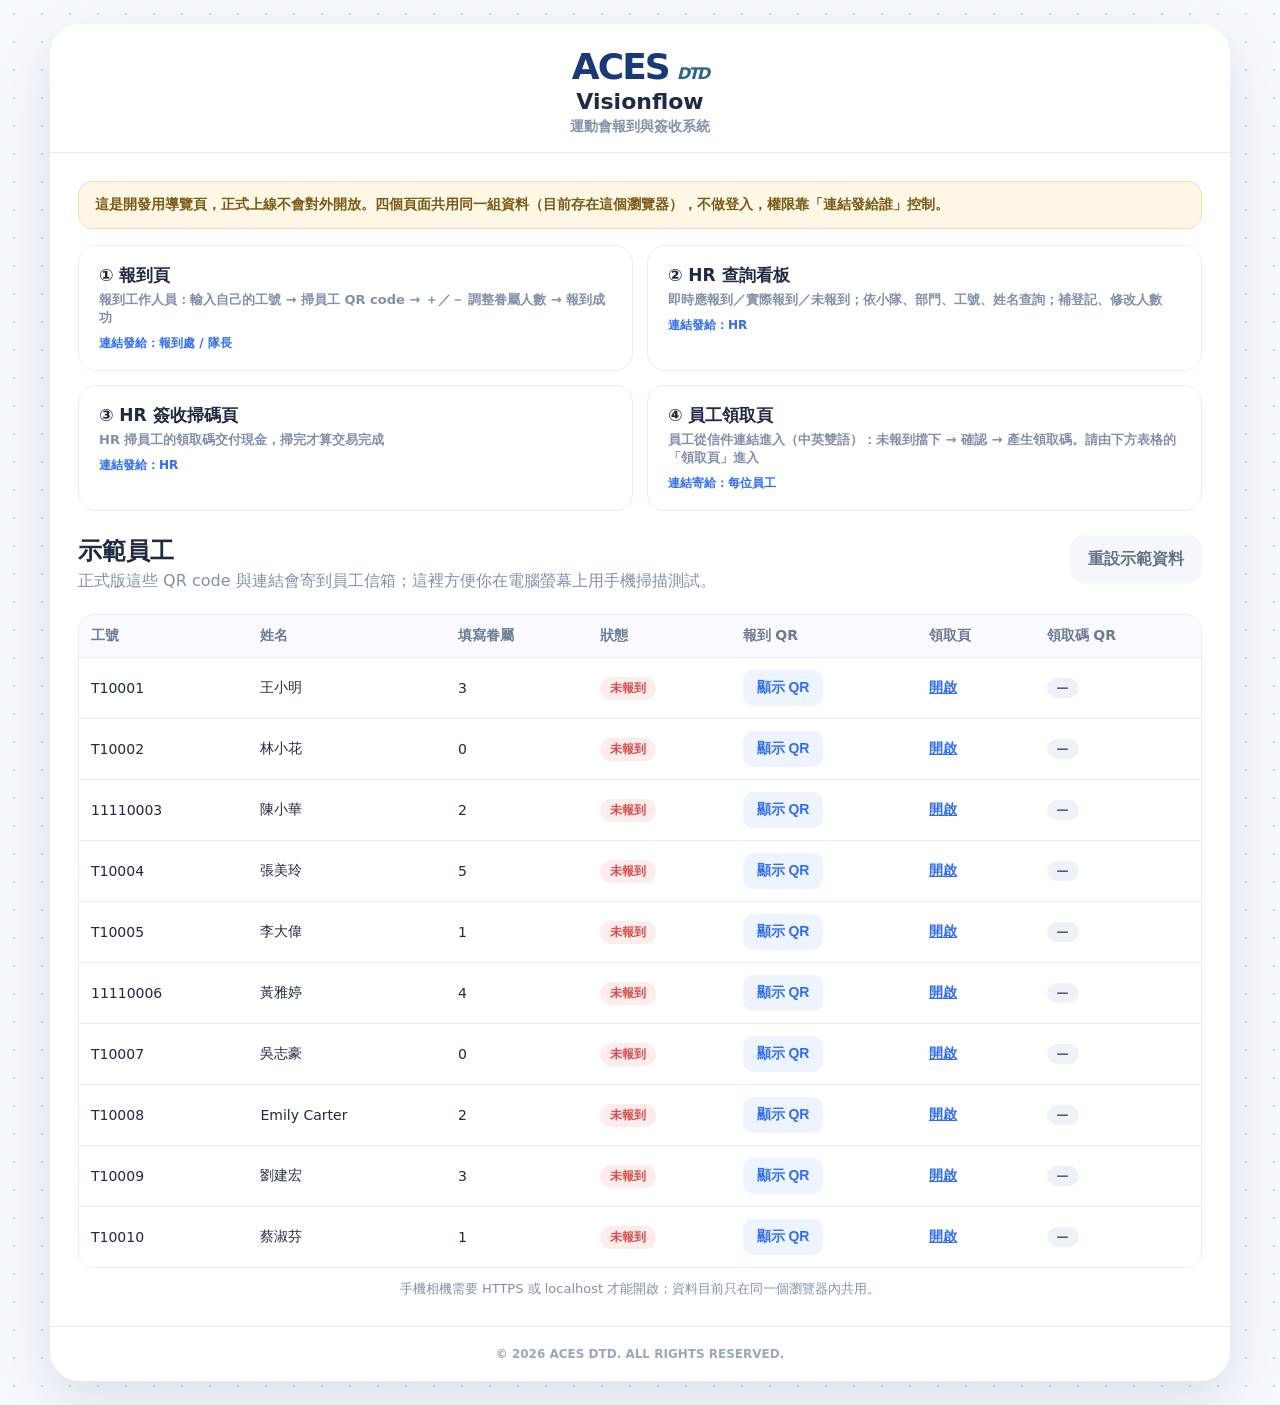
==== ACES_Frontend/ACES_Frontend-20261030T051522Z-1-001/ACES_Frontend/index.html @ c9fca669 "first commit" ====
<!DOCTYPE html>
<html lang="zh-Hant">
<head>
  <meta charset="UTF-8" />
  <meta name="viewport" content="width=device-width, initial-scale=1.0" />
  <title>ACES  運動會報到系統</title>
  <link rel="stylesheet" href="styles.css" />
</head>
<body>
  <div class="page-bg">
    <main class="app-shell wide">
      <header class="brand-header">
        <div class="brand-mark">ACES <span>DTD</span></div>
        <h1>Visionflow</h1>
        <p>運動會報到與簽收系統</p>
      </header>

      <div class="page-body">
        <div class="notice">
          這是開發用導覽頁，正式上線不會對外開放。四個頁面共用同一組資料（目前存在這個瀏覽器），不做登入，權限靠「連結發給誰」控制。
        </div>

        <div class="nav-grid">
          <a class="nav-card" href="checkin.html">
            <strong>① 報到頁</strong>
            <span>報到工作人員：輸入自己的工號 → 掃員工 QR code → ＋／－ 調整眷屬人數 → 報到成功</span>
            <em>連結發給：報到處 / 隊長</em>
          </a>
          <a class="nav-card" href="hr.html">
            <strong>② HR 查詢看板</strong>
            <span>即時應報到／實際報到／未報到；依小隊、部門、工號、姓名查詢；補登記、修改人數</span>
            <em>連結發給：HR</em>
          </a>
          <a class="nav-card" href="sign.html">
            <strong>③ HR 簽收掃碼頁</strong>
            <span>HR 掃員工的領取碼交付現金，掃完才算交易完成</span>
            <em>連結發給：HR</em>
          </a>
          <div class="nav-card">
            <strong>④ 員工領取頁</strong>
            <span>員工從信件連結進入（中英雙語）：未報到擋下 → 確認 → 產生領取碼。請由下方表格的「領取頁」進入</span>
            <em>連結寄給：每位員工</em>
          </div>
        </div>

        <div class="topbar">
          <div>
            <h2>示範員工</h2>
            <p>正式版這些 QR code 與連結會寄到員工信箱；這裡方便你在電腦螢幕上用手機掃描測試。</p>
          </div>
          <button id="resetBtn" class="ghost-btn">重設示範資料</button>
        </div>

        <div class="table-wrap">
          <table style="min-width:760px">
            <thead>
              <tr>
                <th>工號</th>
                <th>姓名</th>
                <th>填寫眷屬</th>
                <th>狀態</th>
                <th>報到 QR</th>
                <th>領取頁</th>
                <th>領取碼 QR</th>
              </tr>
            </thead>
            <tbody id="demoBody"></tbody>
          </table>
        </div>
        <p class="helper-note">手機相機需要 HTTPS 或 localhost 才能開啟；資料目前只在同一個瀏覽器內共用。</p>
      </div>

      <footer>© 2026 ACES DTD. ALL RIGHTS RESERVED.</footer>
    </main>
  </div>

  <script src="js/vendor/qrcode.js"></script>
  <script src="js/config.js"></script>
  <script src="js/mock-api.js"></script>
  <script src="js/ui.js"></script>
  <script src="js/index.js"></script>
</body>
</html>
---- ACES_Frontend/ACES_Frontend-20261030T051522Z-1-001/ACES_Frontend/styles.css ----
* {
  box-sizing: border-box;
}

:root {
  --blue: #2f6df6;
  --blue-dark: #245cda;
  --text: #1f2a44;
  --muted: #8091ab;
  --line: #e7edf6;
  --panel: #ffffff;
  --soft: #f6f9fd;
  --danger: #d94a4a;
  --success: #16875f;
  --warn: #b7791f;
}

body {
  margin: 0;
  font-family: Inter, "Noto Sans TC", "Microsoft JhengHei", system-ui, sans-serif;
  color: var(--text);
  background: #f6f9fd;
}

h1, h2, h3, p {
  margin-top: 0;
}

[hidden] {
  display: none !important;
}

/* ---------- 外框 ---------- */

.page-bg {
  min-height: 100vh;
  padding: 24px 14px;
  background-image: radial-gradient(#cbd7e8 1px, transparent 1px);
  background-size: 28px 28px;
}

.app-shell {
  width: min(560px, 100%);
  margin: 0 auto;
  border-radius: 30px;
  overflow: hidden;
  background: rgba(255, 255, 255, 0.98);
  box-shadow: 0 20px 55px rgba(56, 78, 117, 0.14);
}

.app-shell.wide {
  width: min(1180px, 100%);
}

.brand-header {
  padding: 22px 24px 16px;
  border-bottom: 1px solid var(--line);
  text-align: center;
}

.brand-mark {
  display: inline-flex;
  align-items: flex-end;
  gap: 8px;
  font-size: 36px;
  font-weight: 900;
  color: #193a76;
  letter-spacing: -2px;
}

.brand-mark::first-letter {
  color: #e3821a;
}

.brand-mark span {
  font-size: 16px;
  font-style: italic;
  color: #2e6292;
  margin-bottom: 4px;
}

.brand-header h1 {
  margin: 2px 0 0;
  font-size: 22px;
}

.brand-header p {
  margin: 4px 0 0;
  color: var(--muted);
  font-weight: 700;
  font-size: 14px;
}

.page-body {
  padding: 24px 22px 28px;
}

.app-shell.wide .page-body {
  padding: 28px;
}

footer {
  padding: 20px;
  text-align: center;
  color: #9aa8bd;
  font-size: 12px;
  font-weight: 700;
  border-top: 1px solid var(--line);
}

/* ---------- 區塊 / 文字 ---------- */

.card {
  padding: 24px;
  border: 1px solid var(--line);
  border-radius: 22px;
  background: var(--panel);
}

.eyebrow {
  display: inline-block;
  margin-bottom: 6px;
  color: var(--blue);
  font-size: 12px;
  font-weight: 800;
  letter-spacing: 0.12em;
}

.card h2 {
  margin-bottom: 6px;
}

.lead {
  color: var(--muted);
  margin-bottom: 20px;
}

/* 雙語：英文小字放在中文旁邊或下方 */
.en {
  color: var(--muted);
  font-weight: 600;
  font-size: 0.82em;
}

.en.block {
  display: block;
}

.field-label {
  display: block;
  margin: 0 0 8px;
  color: #687a96;
  font-weight: 800;
  font-size: 14px;
}

.field-gap {
  margin-top: 16px;
}

.input {
  width: 100%;
  min-height: 52px;
  padding: 0 16px;
  border: 1px solid #dbe4f2;
  border-radius: 14px;
  outline: none;
  font-size: 16px;
  color: var(--text);
  background: #fbfdff;
  transition: 0.2s ease;
}

.input:focus {
  border-color: var(--blue);
  box-shadow: 0 0 0 3px rgba(47, 109, 246, 0.1);
}

.input.compact {
  min-height: 44px;
}

.error-text {
  min-height: 22px;
  margin: 10px 0 0;
  color: var(--danger);
  font-size: 14px;
}

.helper-note {
  margin: 12px 0 0;
  color: var(--muted);
  font-size: 13px;
  text-align: center;
}

.mono {
  font-family: Consolas, "Courier New", monospace;
  word-break: break-all;
}

/* ---------- 按鈕 ---------- */

.primary-btn,
.secondary-btn,
.ghost-btn {
  border: 0;
  border-radius: 14px;
  min-height: 48px;
  padding: 0 18px;
  font-size: 16px;
  font-weight: 800;
  cursor: pointer;
}

.primary-btn {
  width: 100%;
  margin-top: 18px;
  color: #fff;
  background: var(--blue);
  box-shadow: 0 10px 22px rgba(47, 109, 246, 0.2);
}

.primary-btn:hover:not(:disabled) {
  background: var(--blue-dark);
}

.primary-btn .en {
  color: rgba(255, 255, 255, 0.85);
}

.secondary-btn {
  color: var(--blue);
  background: #eef4ff;
}

.ghost-btn {
  color: #65738a;
  background: #f4f7fb;
}

.small-btn {
  min-height: 36px;
  padding: 0 14px;
  font-size: 14px;
  border-radius: 10px;
}

.full {
  width: 100%;
  margin-top: 14px;
}

.link-btn {
  padding: 0;
  border: 0;
  background: none;
  color: var(--blue);
  font-size: 14px;
  font-weight: 700;
  cursor: pointer;
  text-decoration: underline;
}

button:disabled {
  opacity: 0.45;
  cursor: not-allowed;
}

/* ---------- 資訊列 / 金額 ---------- */

.info-list {
  display: grid;
  gap: 10px;
  margin: 0 0 20px;
}

.info-list > div {
  display: flex;
  justify-content: space-between;
  align-items: center;
  gap: 16px;
  padding: 12px 14px;
  border: 1px solid var(--line);
  border-radius: 14px;
  background: var(--soft);
}

.info-list dt {
  color: #687a96;
  font-weight: 800;
  font-size: 14px;
}

.info-list dd {
  margin: 0;
  font-weight: 800;
  text-align: right;
}

.amount-strong {
  color: var(--blue);
  font-size: 22px;
}

.big-people {
  display: grid;
  gap: 10px;
  margin-bottom: 18px;
}

.big-people .row {
  display: flex;
  justify-content: space-between;
  align-items: center;
  padding: 14px 16px;
  border-radius: 16px;
  background: var(--soft);
  border: 1px solid var(--line);
  font-size: 20px;
  font-weight: 800;
}

.big-people .row.total {
  background: #f3f7ff;
  border-color: #cfe0ff;
  color: var(--blue);
}

/* ---------- 人數選擇器 ---------- */

.stepper {
  display: grid;
  grid-template-columns: 64px 1fr 64px;
  align-items: center;
  gap: 10px;
}

.stepper-btn {
  min-height: 56px;
  padding: 0;
  font-size: 28px;
}

.stepper-value {
  text-align: center;
  font-size: 32px;
  font-weight: 900;
}

/* ---------- 狀態卡 ---------- */

.status-icon {
  width: 68px;
  height: 68px;
  display: grid;
  place-items: center;
  margin: 0 auto 16px;
  border-radius: 50%;
  color: #fff;
  background: var(--success);
  font-size: 34px;
  font-weight: 900;
}

.status-icon.warn {
  background: #e3a21a;
}

.status-icon.stop {
  background: #a7b3c6;
}

.status-icon.wait {
  background: var(--blue);
}

.center {
  text-align: center;
}

.notice {
  padding: 14px 16px;
  border-radius: 14px;
  background: #fff7e6;
  border: 1px solid #f5dfa8;
  color: #7a5a14;
  font-size: 14px;
  font-weight: 700;
  margin-bottom: 16px;
}

.checkbox-row {
  display: flex;
  align-items: flex-start;
  gap: 12px;
  margin: 4px 0 6px;
  padding: 14px 16px;
  border: 1px solid var(--line);
  border-radius: 14px;
  background: var(--soft);
  font-weight: 800;
  cursor: pointer;
}

.checkbox-row input {
  width: 22px;
  height: 22px;
  margin-top: 2px;
  flex: none;
}

/* ---------- QR ---------- */

.qr-box {
  display: grid;
  place-items: center;
  margin: 8px auto 12px;
}

.qr-canvas {
  width: 240px;
  height: 240px;
  padding: 14px;
  border: 1px solid var(--line);
  border-radius: 20px;
  background: #fff;
}

.qr-canvas svg {
  display: block;
  width: 100%;
  height: 100%;
}

/* ---------- 掃碼 ---------- */

.operator-bar {
  display: flex;
  justify-content: space-between;
  align-items: center;
  gap: 12px;
  margin-bottom: 14px;
  padding: 10px 14px;
  border-radius: 14px;
  background: var(--soft);
  border: 1px solid var(--line);
  font-size: 14px;
  font-weight: 700;
}

.scan-box {
  position: relative;
  overflow: hidden;
  aspect-ratio: 1 / 1;
  border-radius: 22px;
  background: #0f1a2e;
}

.scan-box video {
  width: 100%;
  height: 100%;
  object-fit: cover;
}

.scan-box::after {
  content: "";
  position: absolute;
  inset: 18%;
  border: 3px solid rgba(255, 255, 255, 0.85);
  border-radius: 20px;
  box-shadow: 0 0 0 999px rgba(15, 26, 46, 0.35);
  pointer-events: none;
}

.scan-hint {
  margin: 12px 0 0;
  text-align: center;
  color: var(--muted);
  font-weight: 700;
}

.scan-error {
  margin: 12px 0 0;
  padding: 12px 14px;
  border-radius: 12px;
  background: #fdecec;
  color: var(--danger);
  font-size: 14px;
  font-weight: 700;
}

.manual-box {
  margin-top: 16px;
  text-align: center;
}

.manual-form {
  display: grid;
  grid-template-columns: 1fr 96px;
  gap: 10px;
  margin-top: 12px;
}

.manual-form .primary-btn {
  margin-top: 0;
}

/* ---------- 提示訊息 / 視窗 ---------- */

.toast-box {
  position: fixed;
  left: 50%;
  top: 18px;
  z-index: 100;
  display: grid;
  gap: 10px;
  width: min(440px, calc(100% - 28px));
  transform: translateX(-50%);
  pointer-events: none;
}

.toast {
  padding: 14px 18px;
  border-radius: 14px;
  color: #fff;
  background: var(--success);
  font-weight: 800;
  text-align: center;
  box-shadow: 0 12px 30px rgba(22, 135, 95, 0.3);
  animation: toast-in 0.2s ease;
}

.toast.error {
  background: var(--danger);
  box-shadow: 0 12px 30px rgba(217, 74, 74, 0.3);
}

@keyframes toast-in {
  from {
    opacity: 0;
    transform: translateY(-8px);
  }
}

.modal-overlay {
  position: fixed;
  inset: 0;
  z-index: 90;
  display: grid;
  place-items: center;
  padding: 16px;
  background: rgba(20, 30, 50, 0.5);
}

.modal {
  width: min(460px, 100%);
  max-height: 92vh;
  overflow: auto;
  padding: 24px;
  border-radius: 22px;
  background: #fff;
}

.modal h3 {
  margin-bottom: 12px;
  font-size: 20px;
}

.modal-text {
  color: #52627e;
  font-weight: 700;
}

.modal-actions {
  display: grid;
  grid-template-columns: 1fr 1fr;
  gap: 12px;
  margin-top: 20px;
}

.modal-actions .primary-btn {
  margin-top: 0;
}

/* ---------- HR 看板 ---------- */

.topbar {
  display: flex;
  justify-content: space-between;
  align-items: flex-start;
  gap: 16px;
  margin-bottom: 22px;
}

.topbar h2 {
  margin-bottom: 4px;
}

.topbar p {
  margin: 0;
  color: var(--muted);
}

.topbar .primary-btn {
  width: auto;
  margin-top: 0;
}

.stats-grid {
  display: grid;
  grid-template-columns: repeat(4, 1fr);
  gap: 14px;
  margin-bottom: 22px;
}

.stat-card {
  padding: 18px 20px;
  border: 1px solid var(--line);
  border-radius: 18px;
  background: linear-gradient(180deg, #ffffff, #f8fbff);
}

.stat-card span {
  display: block;
  color: var(--muted);
  font-size: 14px;
  font-weight: 700;
}

.stat-card strong {
  display: block;
  margin: 4px 0 2px;
  font-size: 34px;
}

.stat-card small {
  color: var(--muted);
  font-size: 13px;
  font-weight: 700;
}

.filter-bar {
  display: grid;
  grid-template-columns: 1fr 1fr 1fr 1fr auto;
  gap: 10px;
  margin-bottom: 16px;
}

.filter-bar .ghost-btn {
  min-height: 44px;
}

.table-wrap {
  overflow-x: auto;
  border: 1px solid var(--line);
  border-radius: 16px;
}

table {
  width: 100%;
  min-width: 920px;
  border-collapse: collapse;
}

th,
td {
  padding: 12px 12px;
  text-align: left;
  border-bottom: 1px solid var(--line);
  font-size: 14px;
  vertical-align: middle;
}

th {
  color: #6b7b94;
  background: #f8faff;
  white-space: nowrap;
}

tr:last-child td {
  border-bottom: 0;
}

td small {
  display: block;
  color: var(--muted);
  font-size: 12px;
}

.badge {
  display: inline-block;
  padding: 3px 10px;
  border-radius: 999px;
  font-size: 12px;
  font-weight: 800;
  white-space: nowrap;
}

.badge.ok {
  color: var(--success);
  background: #e5f6ef;
}

.badge.no {
  color: var(--danger);
  background: #fdecec;
}

.badge.wait {
  color: var(--warn);
  background: #fff3da;
}

.badge.tag {
  color: #4d5f7d;
  background: #eef2f8;
}

.empty-row td {
  padding: 28px;
  text-align: center;
  color: var(--muted);
}

.form-grid {
  display: grid;
  gap: 12px;
}

.form-grid.two {
  grid-template-columns: 1fr 1fr;
}

/* ---------- 導覽頁 ---------- */

.nav-grid {
  display: grid;
  grid-template-columns: repeat(2, 1fr);
  gap: 14px;
  margin-bottom: 24px;
}

.nav-card {
  display: block;
  padding: 18px 20px;
  border: 1px solid var(--line);
  border-radius: 18px;
  background: #fff;
  color: inherit;
  text-decoration: none;
  transition: 0.15s ease;
}

.nav-card:hover {
  border-color: var(--blue);
  box-shadow: 0 8px 22px rgba(47, 109, 246, 0.12);
}

.nav-card strong {
  display: block;
  margin-bottom: 4px;
  font-size: 17px;
}

.nav-card span {
  display: block;
  color: var(--muted);
  font-size: 13px;
  font-weight: 700;
}

.nav-card em {
  display: inline-block;
  margin-top: 8px;
  color: var(--blue);
  font-size: 12px;
  font-style: normal;
  font-weight: 800;
}

@media (max-width: 860px) {
  .stats-grid {
    grid-template-columns: repeat(2, 1fr);
  }

  .filter-bar {
    grid-template-columns: 1fr 1fr;
  }

  .nav-grid {
    grid-template-columns: 1fr;
  }
}

@media (max-width: 560px) {
  .page-bg {
    padding: 0;
  }

  .app-shell {
    border-radius: 0;
    box-shadow: none;
  }

  .page-body,
  .app-shell.wide .page-body {
    padding: 18px 14px 24px;
  }

  .card {
    padding: 18px;
  }

  .topbar {
    flex-direction: column;
  }

  .topbar .primary-btn {
    width: 100%;
  }

  .form-grid.two {
    grid-template-columns: 1fr;
  }
}
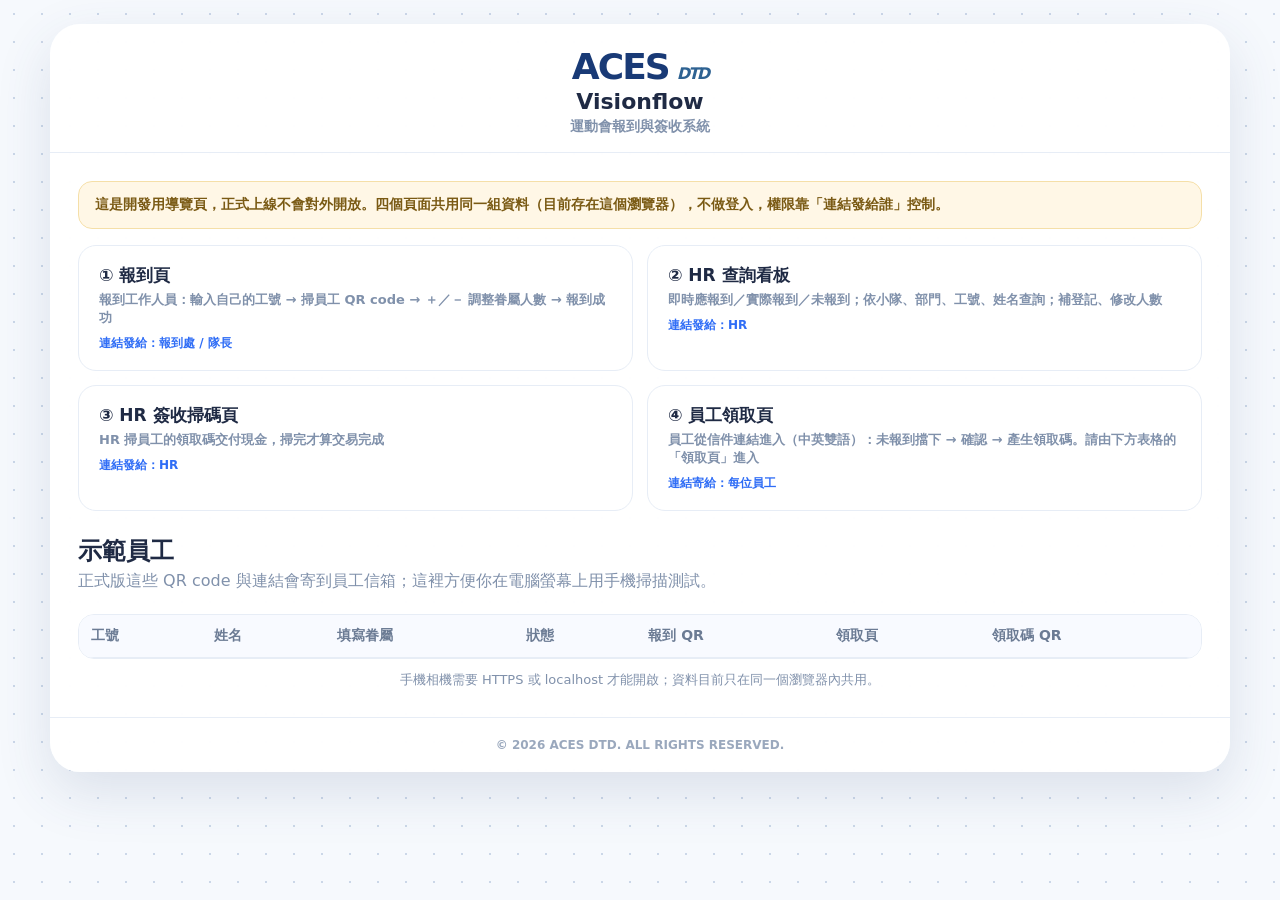
==== commit 0d297d3d: "加入seed、backend main、store" ====
--- a/ACES_Frontend/ACES_Frontend-20261030T051522Z-1-001/ACES_Frontend/index.html
+++ b/ACES_Frontend/ACES_Frontend-20261030T051522Z-1-001/ACES_Frontend/index.html
@@ -76,7 +76,7 @@
 
   <script src="js/vendor/qrcode.js"></script>
   <script src="js/config.js"></script>
-  <script src="js/mock-api.js"></script>
+  <script src="js/rest-api.js"></script>
   <script src="js/ui.js"></script>
   <script src="js/index.js"></script>
 </body>
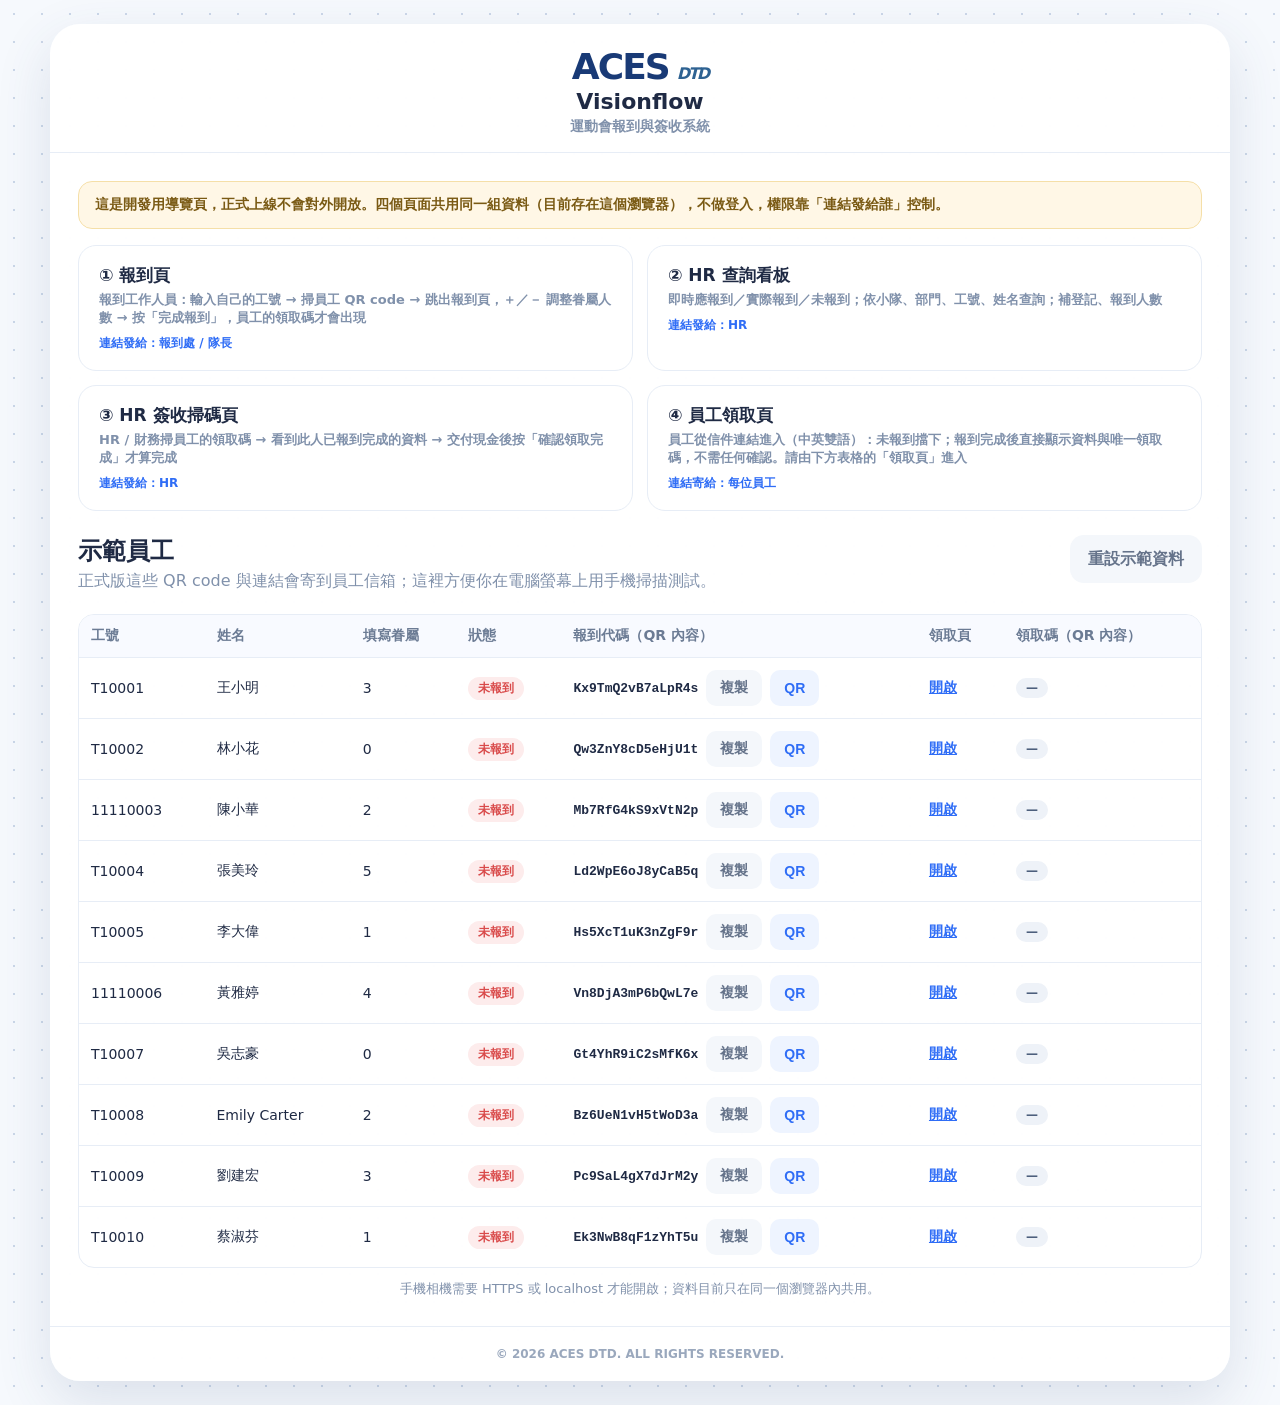
==== commit b6bc77ce: "更改前端" ====
--- a/ACES_Frontend/ACES_Frontend-20261030T051522Z-1-001/ACES_Frontend/index.html
+++ b/ACES_Frontend/ACES_Frontend-20261030T051522Z-1-001/ACES_Frontend/index.html
@@ -23,22 +23,22 @@
         <div class="nav-grid">
           <a class="nav-card" href="checkin.html">
             <strong>① 報到頁</strong>
-            <span>報到工作人員：輸入自己的工號 → 掃員工 QR code → ＋／－ 調整眷屬人數 → 報到成功</span>
+            <span>報到工作人員：輸入自己的工號 → 掃員工 QR code → 跳出報到頁，＋／－ 調整眷屬人數 → 按「完成報到」，員工的領取碼才會出現</span>
             <em>連結發給：報到處 / 隊長</em>
           </a>
           <a class="nav-card" href="hr.html">
             <strong>② HR 查詢看板</strong>
-            <span>即時應報到／實際報到／未報到；依小隊、部門、工號、姓名查詢；補登記、修改人數</span>
+            <span>即時應報到／實際報到／未報到；依小隊、部門、工號、姓名查詢；補登記、報到人數</span>
             <em>連結發給：HR</em>
           </a>
           <a class="nav-card" href="sign.html">
             <strong>③ HR 簽收掃碼頁</strong>
-            <span>HR 掃員工的領取碼交付現金，掃完才算交易完成</span>
+            <span>HR / 財務掃員工的領取碼 → 看到此人已報到完成的資料 → 交付現金後按「確認領取完成」才算完成</span>
             <em>連結發給：HR</em>
           </a>
           <div class="nav-card">
             <strong>④ 員工領取頁</strong>
-            <span>員工從信件連結進入（中英雙語）：未報到擋下 → 確認 → 產生領取碼。請由下方表格的「領取頁」進入</span>
+            <span>員工從信件連結進入（中英雙語）：未報到擋下；報到完成後直接顯示資料與唯一領取碼，不需任何確認。請由下方表格的「領取頁」進入</span>
             <em>連結寄給：每位員工</em>
           </div>
         </div>
@@ -52,16 +52,16 @@
         </div>
 
         <div class="table-wrap">
-          <table style="min-width:760px">
+          <table style="min-width:980px">
             <thead>
               <tr>
                 <th>工號</th>
                 <th>姓名</th>
                 <th>填寫眷屬</th>
                 <th>狀態</th>
-                <th>報到 QR</th>
+                <th>報到代碼（QR 內容）</th>
                 <th>領取頁</th>
-                <th>領取碼 QR</th>
+                <th>領取碼（QR 內容）</th>
               </tr>
             </thead>
             <tbody id="demoBody"></tbody>
@@ -76,7 +76,7 @@
 
   <script src="js/vendor/qrcode.js"></script>
   <script src="js/config.js"></script>
-  <script src="js/rest-api.js"></script>
+  <script src="js/mock-api.js"></script>
   <script src="js/ui.js"></script>
   <script src="js/index.js"></script>
 </body>
--- a/ACES_Frontend/ACES_Frontend-20261030T051522Z-1-001/ACES_Frontend/styles.css
+++ b/ACES_Frontend/ACES_Frontend-20261030T051522Z-1-001/ACES_Frontend/styles.css
@@ -583,6 +583,18 @@
   margin-top: 0;
 }
 
+.modal-actions > :only-child {
+  grid-column: 1 / -1;
+}
+
+.claim-frame {
+  display: block;
+  width: 100%;
+  height: 68vh;
+  border: 1px solid #dfe6f2;
+  border-radius: 14px;
+}
+
 /* ---------- HR 看板 ---------- */
 
 .topbar {
@@ -710,6 +722,17 @@
 .badge.wait {
   color: var(--warn);
   background: #fff3da;
+}
+
+button.badge-btn {
+  border: 0;
+  font-family: inherit;
+  cursor: pointer;
+}
+
+button.badge-btn:hover {
+  filter: brightness(0.95);
+  text-decoration: underline;
 }
 
 .badge.tag {
